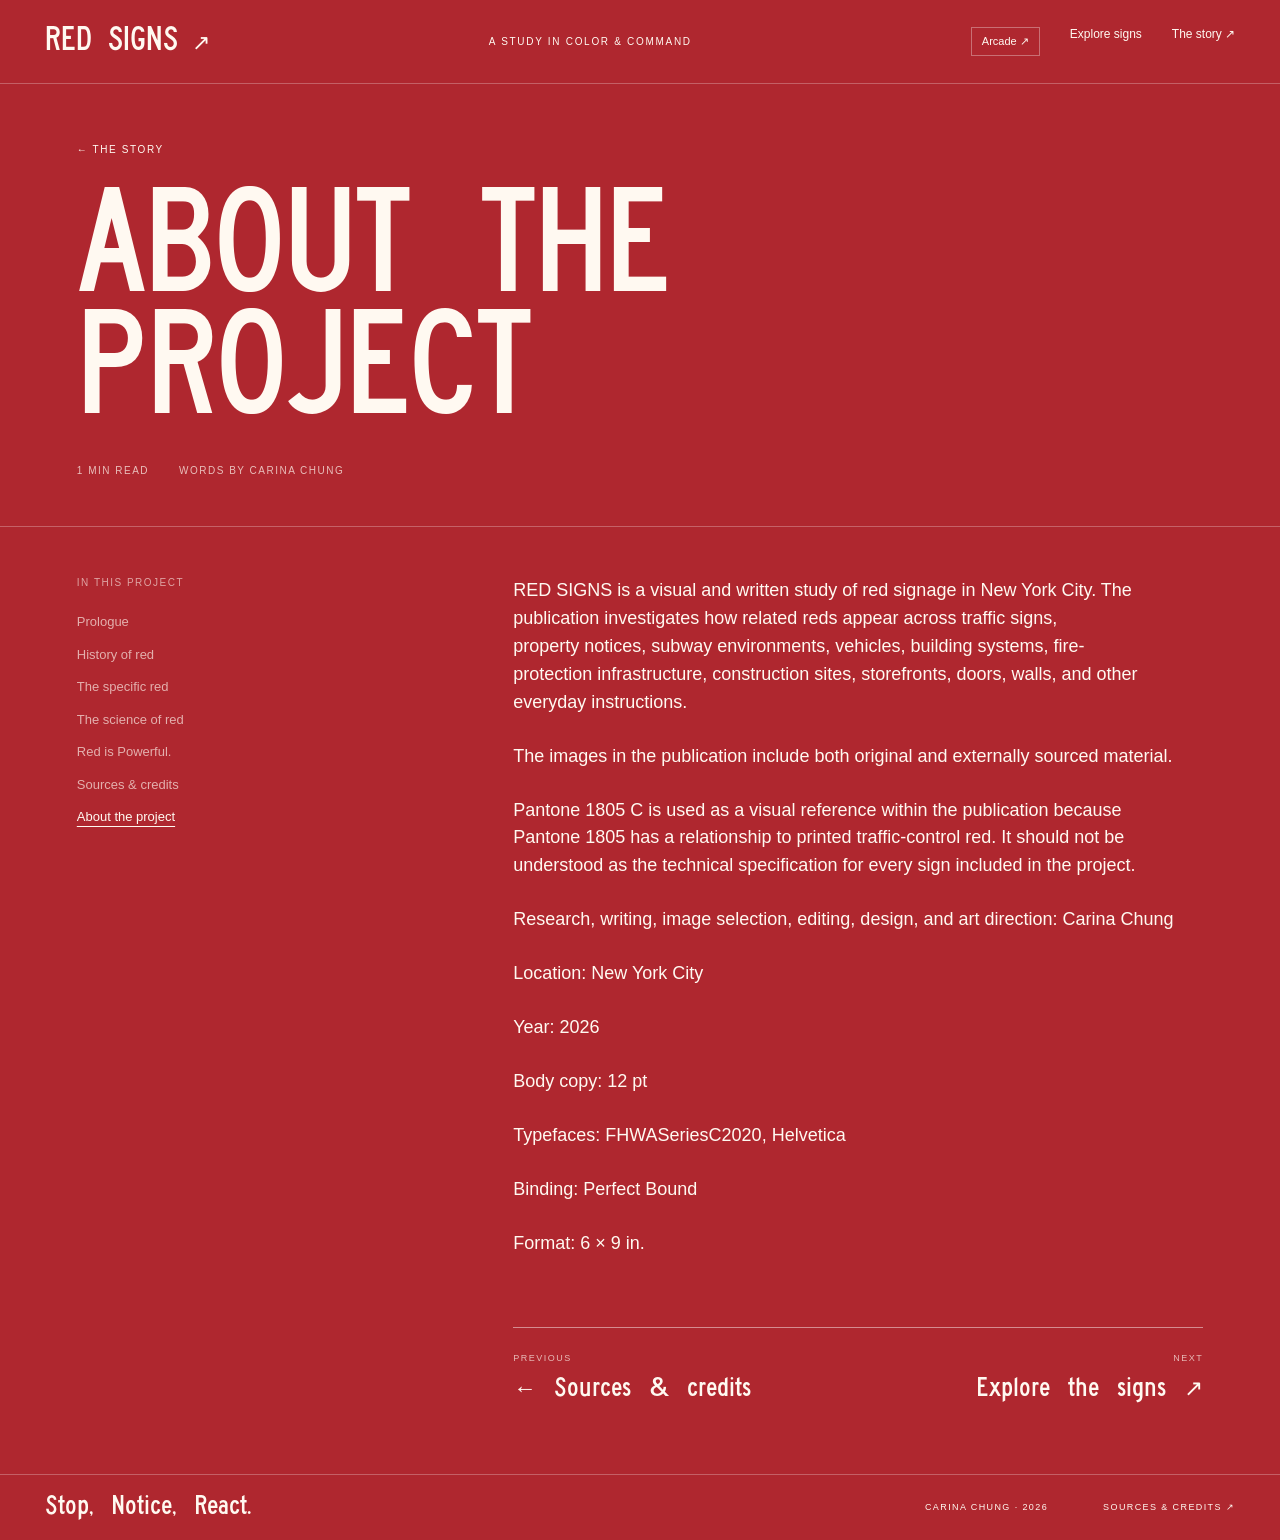
==== about.html @ 2074559e "Create RED SIGNS website with sign collection, story pages, and arcade" ====
<!doctype html>
<html lang="en">
  <head>
    <meta charset="utf-8" />
    <meta name="viewport" content="width=device-width,initial-scale=1" />
    <meta name="theme-color" content="#af272f" />
    <title>About the project — RED SIGNS</title>
    <meta
      name="description"
      content="A chapter from RED SIGNS by Carina Chung: About the project."
    />
    <link rel="stylesheet" href="style.css" />
  </head>
  <body class="story-page">
    <header>
      <a class="brand" href="index.html"
        >RED SIGNS<span class="brand-mark" aria-hidden="true">↗</span></a
      ><span class="site-note">A STUDY IN COLOR & COMMAND</span>
      <nav class="story-topnav" aria-label="Main navigation">
        <a class="arcade-link" href="arcade.html">Arcade ↗</a><a href="index.html">Explore signs</a
        ><a href="contents.html">The story ↗</a>
      </nav>
    </header>
    <div class="story-hero">
      <a class="story-back" href="contents.html">← THE STORY</a>
      <h1>About the project</h1>
      <p class="reading-meta">1 MIN READ <span>WORDS BY CARINA CHUNG</span></p>
    </div>
    <main class="article-main">
      <aside class="chapter-sidebar">
        <p>IN THIS PROJECT</p>
        <nav aria-label="Story chapters">
          <a href="prologue.html">Prologue</a><a href="history.html">History of red</a
          ><a href="the-specific-red.html">The specific red</a
          ><a href="science.html">The science of red</a
          ><a href="red-is-powerful.html">Red is Powerful.</a
          ><a href="sources.html">Sources &amp; credits</a
          ><a href="about.html" aria-current="page">About the project</a>
        </nav>
      </aside>
      <article class="article-body" aria-label="About the project">
        <p>
          RED SIGNS is a visual and written study of red signage in New York City. The publication
          investigates how related reds appear across traffic signs, property notices, subway
          environments, vehicles, building systems, fire-protection infrastructure, construction
          sites, storefronts, doors, walls, and other everyday instructions.
        </p>
        <p>The images in the publication include both original and externally sourced material.</p>
        <p>
          Pantone 1805 C is used as a visual reference within the publication because Pantone 1805
          has a relationship to printed traffic-control red. It should not be understood as the
          technical specification for every sign included in the project.
        </p>
        <p>Research, writing, image selection, editing, design, and art direction: Carina Chung</p>
        <p>Location: New York City</p>
        <p>Year: 2026</p>
        <p>Body copy: 12 pt</p>
        <p>Typefaces: FHWASeriesC2020, Helvetica</p>
        <p>Binding: Perfect Bound</p>
        <p>Format: 6 × 9 in.</p>
        <nav class="chapter-next" aria-label="Next and previous chapters">
          <a href="sources.html"><small>PREVIOUS</small><span>← Sources &amp; credits</span></a
          ><a href="index.html"><small>NEXT</small><span>Explore the signs ↗</span></a>
        </nav>
      </article>
    </main>
    <footer>
      <span class="footer-statement">Stop, Notice, React.</span
      ><span class="credit">CARINA CHUNG · 2026</span
      ><a href="sources.html">SOURCES & CREDITS ↗</a>
    </footer>
  </body>
</html>
---- style.css ----
@font-face {
  font-family: Highway;
  src: url("fonts/FHWA-C-plus0.otf") format("opentype");
  font-weight: 400;
  font-display: swap;
}
@font-face {
  font-family: HighwayNarrow;
  src: url("fonts/FHWA-C-minus30.otf") format("opentype");
  font-weight: 400;
  font-display: swap;
}
* {
  box-sizing: border-box;
}
:root {
  --red: #af272f;
  --white: #fff9f1;
  --sign-size: clamp(300px, 31vw, 470px);
  --pole-height: clamp(400px, 43vw, 590px);
}
body {
  margin: 0;
  background: var(--red);
  color: var(--white);
  font-family: Helvetica, Arial, sans-serif;
}
button,
a {
  -webkit-tap-highlight-color: transparent;
}
a {
  color: inherit;
  text-decoration: none;
}
button {
  font: inherit;
  color: inherit;
  cursor: pointer;
}
header {
  position: relative;
  z-index: 2;
  display: flex;
  justify-content: space-between;
  align-items: center;
  gap: 24px;
  padding: 27px 3.5%;
  border-bottom: 1px solid #fff4;
}
.brand {
  font-family: HighwayNarrow, sans-serif;
  font-size: 29px;
  line-height: 1;
  white-space: nowrap;
}
.brand-mark {
  font-family: Arial;
  font-size: 22px;
  margin-left: 14px;
}
.site-note {
  font-size: 10px;
  letter-spacing: 1.7px;
}
.header-actions {
  display: flex;
  gap: 26px;
  align-items: center;
}
.header-actions button {
  background: none;
  border: 0;
  padding: 8px 0;
  font-size: 12px;
}
.header-actions button span {
  margin-left: 9px;
}
main {
  position: relative;
  isolation: isolate;
  display: grid;
  grid-template-columns: minmax(0, 56fr) minmax(0, 44fr);
  align-items: center;
  min-height: 690px;
  height: calc(100svh - 155px);
  max-height: 1000px;
  padding: 15px 5% 28px 3%;
  overflow: hidden;
  background: radial-gradient(ellipse at 30% 40%, #ed5a491e, transparent 60%);
}
.backdrop-type {
  position: absolute;
  z-index: -1;
  top: 2%;
  left: 1.4%;
  width: 98%;
  font-family: HighwayNarrow, sans-serif;
  font-size: 22vw;
  line-height: 1;
  white-space: nowrap;
  color: transparent;
  -webkit-text-stroke: 1px #fff2;
  pointer-events: none;
  user-select: none;
  letter-spacing: -0.035em;
}
.sign-area {
  position: relative;
  min-width: 0;
  align-self: stretch;
  display: flex;
  flex-direction: column;
  align-items: center;
  justify-content: center;
}
.stage {
  position: relative;
  width: 100%;
  height: calc(var(--pole-height) + 55px);
  perspective: 1600px;
}
.sign-object {
  position: absolute;
  bottom: 24px;
  left: 50%;
  width: var(--sign-size);
  height: var(--pole-height);
  margin-left: calc(var(--sign-size) / -2);
  transform-origin: 50% 100%;
  transform-style: preserve-3d;
  border: 0;
  background: none;
  padding: 0;
  cursor: pointer;
  will-change: transform;
}
.sign-object img {
  position: absolute;
  top: 0;
  left: 0;
  width: 100%;
  height: var(--sign-size);
  object-fit: contain;
  transform: translateZ(5px);
  filter: drop-shadow(7px 12px 4px #47070c50);
  user-select: none;
  backface-visibility: hidden;
  will-change: opacity;
}
.pole {
  position: absolute;
  left: calc(50% - 10px);
  bottom: 0;
  width: 20px;
  height: 78%;
  background: linear-gradient(90deg, #5e5e5a, #cacbc3 32%, #eeeeea 44%, #979992 68%, #565952);
  box-shadow: 4px 0 2px #47070c40;
}
.pole:after {
  content: "";
  position: absolute;
  inset: 0;
  background: radial-gradient(ellipse, #3e423c 0 2px, transparent 3px) center/20px 29px;
}
.ground-shadow {
  position: absolute;
  bottom: 12px;
  left: 50%;
  width: 230px;
  height: 17px;
  transform: translateX(-50%);
  border-radius: 50%;
  background: #50051075;
  filter: blur(12px);
  transition:
    width 0.5s,
    opacity 0.5s;
}
.is-hit .ground-shadow {
  width: 350px;
  opacity: 0.5;
}
.hint {
  display: flex;
  align-items: center;
  gap: 14px;
  font-size: 10px;
  letter-spacing: 1.2px;
  line-height: 1.5;
  margin: 8px 0 0;
}
.hit-icon {
  display: grid;
  place-items: center;
  border: 1px solid #fff8;
  border-radius: 50%;
  width: 44px;
  height: 44px;
  font-size: 26px;
  transition: transform 0.3s;
}
.sign-area:hover .hit-icon {
  transform: rotate(45deg);
}
.info {
  min-width: 0;
  position: relative;
  z-index: 1;
  padding: 20px 0 20px 4%;
  max-width: 630px;
}
.index-row {
  display: flex;
  align-items: center;
  justify-content: space-between;
  font-size: 10px;
  letter-spacing: 1.5px;
  padding-bottom: 18px;
  border-bottom: 1px solid #fff6;
  margin-bottom: 38px;
}
#counter {
  font-family: Highway, sans-serif;
  font-size: 19px;
  letter-spacing: 0;
  white-space: nowrap;
}
.eyebrow {
  display: flex;
  gap: 22px;
  font-size: 11px;
  letter-spacing: 1px;
  margin: 0 0 17px;
  color: #ffffffb8;
}
h1 {
  font-family: HighwayNarrow, sans-serif;
  font-size: clamp(64px, 8vw, 124px);
  font-weight: 400;
  line-height: 0.98;
  text-transform: uppercase;
  letter-spacing: -0.015em;
  margin: 0 0 26px;
  text-wrap: balance;
  overflow-wrap: normal;
}
#description {
  font-size: 15px;
  line-height: 1.45;
  max-width: 360px;
  margin: 0;
  color: #fff9f1dd;
  text-wrap: pretty;
}
#textContent {
  transition:
    opacity 0.22s,
    transform 0.22s;
}
.changing #textContent {
  opacity: 0;
  transform: translateY(10px);
}
.next {
  display: flex;
  align-items: center;
  justify-content: space-between;
  width: 100%;
  padding: 24px 0 20px;
  margin-top: 30px;
  border: 0;
  border-bottom: 2px solid var(--white);
  background: none;
  text-align: left;
  font-family: Highway, sans-serif;
  font-size: 28px;
}
.next-arrow {
  font-family: Helvetica;
  font-size: 43px;
  transition: transform 0.25s;
}
.next:hover .next-arrow {
  transform: translate(5px, -5px);
}
.next:disabled {
  cursor: wait;
}
.progress {
  height: 3px;
  background: #fff3;
  margin-top: 18px;
}
.progress span {
  display: block;
  height: 100%;
  width: 5.263%;
  background: var(--white);
  transition: width 0.45s;
}
footer {
  display: flex;
  align-items: center;
  justify-content: space-between;
  gap: 20px;
  position: relative;
  border-top: 1px solid #fff4;
  padding: 20px 3.5%;
  font-size: 9px;
  letter-spacing: 1.4px;
}
.footer-statement {
  font-family: Highway, sans-serif;
  font-size: 23px;
  letter-spacing: 0;
}
.credit {
  margin-left: auto;
  margin-right: 35px;
}
button:focus-visible,
a:focus-visible {
  outline: 2px solid currentColor;
  outline-offset: 7px;
}
dialog {
  width: min(1120px, 94vw);
  max-height: 90svh;
  padding: 32px;
  background: var(--white);
  color: var(--red);
  border: 0;
}
dialog::backdrop {
  background: #200409bb;
  backdrop-filter: blur(10px);
}
.archive-top {
  display: flex;
  align-items: center;
  justify-content: space-between;
  gap: 20px;
  margin-bottom: 30px;
}
.archive-top h2 {
  font-family: HighwayNarrow, sans-serif;
  font-weight: 400;
  font-size: 48px;
  margin: 0;
}
.archive-top button {
  border: 1px solid var(--red);
  background: transparent;
  padding: 10px 15px;
}
#archiveGrid {
  display: grid;
  grid-template-columns: repeat(4, minmax(0, 1fr));
  gap: 20px;
}
.archive-card {
  display: flex;
  flex-direction: column;
  align-items: center;
  justify-content: space-between;
  gap: 18px;
  background: transparent;
  border: 1px solid #af272f30;
  padding: 20px 12px;
  font-size: 12px;
  text-align: center;
  transition:
    background 0.2s,
    transform 0.2s;
}
.archive-card img {
  height: 120px;
  width: 100%;
  object-fit: contain;
}
.archive-card:hover {
  background: #af272f0e;
  transform: translateY(-3px);
}
.archive-card[aria-current="true"] {
  border: 2px solid var(--red);
}
@media (min-width: 1700px) {
  .backdrop-type {
    font-size: 365px;
  }
  main {
    padding-left: calc((100vw - 1600px) / 2);
    padding-right: calc((100vw - 1600px) / 2);
  }
}
@media (max-width: 1000px) {
  :root {
    --sign-size: clamp(290px, 34vw, 390px);
    --pole-height: 450px;
  }
  main {
    min-height: 620px;
    padding-right: 4%;
  }
  .info {
    padding-left: 3%;
  }
  h1 {
    font-size: clamp(64px, 8vw, 86px);
  }
  .site-note {
    display: none;
  }
  .index-row {
    margin-bottom: 27px;
  }
  .next {
    margin-top: 22px;
  }
  #description {
    font-size: 14px;
  }
}
@media (max-width: 680px) {
  :root {
    --sign-size: 290px;
    --pole-height: 380px;
  }
  header {
    padding: 20px 5%;
    gap: 15px;
  }
  .brand {
    font-size: 23px;
  }
  .brand-mark {
    display: none;
  }
  .header-actions {
    gap: 18px;
  }
  .header-actions button {
    font-size: 11px;
  }
  main {
    height: auto;
    max-height: none;
    min-height: 0;
    grid-template-columns: minmax(0, 1fr);
    padding: 20px 6% 38px;
    gap: 27px;
  }
  .backdrop-type {
    top: 25px;
    font-size: 23vw;
  }
  .stage {
    height: 410px;
    perspective: 1100px;
  }
  .pole {
    width: 16px;
    left: calc(50% - 8px);
  }
  .hint {
    font-size: 9px;
  }
  .info {
    padding: 0;
    max-width: none;
  }
  .index-row {
    margin-bottom: 25px;
  }
  h1 {
    font-size: 76px;
    line-height: 1;
  }
  .eyebrow {
    font-size: 10px;
  }
  #description {
    font-size: 15px;
    max-width: 400px;
  }
  .next {
    font-size: 24px;
    padding: 16px 0;
    margin-top: 22px;
  }
  .next-arrow {
    font-size: 35px;
  }
  footer {
    flex-wrap: wrap;
    padding: 20px 6%;
    gap: 15px;
  }
  .footer-statement {
    width: 100%;
    font-size: 26px;
  }
  .credit {
    margin: 0 auto 0 0;
  }
  dialog {
    padding: 20px;
  }
  #archiveGrid {
    grid-template-columns: repeat(2, minmax(0, 1fr));
    gap: 12px;
  }
  .archive-card img {
    height: 100px;
  }
  .archive-top h2 {
    font-size: 34px;
  }
}
@media (max-width: 360px) {
  h1 {
    font-size: 66px;
  }
  :root {
    --sign-size: 260px;
  }
}
@media (prefers-reduced-motion: reduce) {
  *,
  *:before,
  *:after {
    transition: none !important;
    animation: none !important;
  }
  .sign-object,
  .sign-object img {
    will-change: auto;
  }
}

@media (min-width: 681px) {
  main {
    height: auto;
    min-height: max(690px, calc(100svh - 155px));
    max-height: none;
  }
}

#textContent {
  transition:
    opacity 0.115s ease-out,
    transform 0.115s ease-out;
}
.changing #textContent {
  transform: translateY(7px);
}

.archive-card[hidden] {
  display: none;
}
.archive-card small {
  font-family: Highway, sans-serif;
  font-size: 14px;
  opacity: 0.8;
}
.archive-card span {
  line-height: 1.35;
}
.archive-search {
  display: flex;
  align-items: center;
  gap: 20px;
  margin-bottom: 25px;
  font-size: 12px;
}
.archive-search input {
  min-width: 0;
  flex: 1;
  border: 1px solid #af272f60;
  background: transparent;
  color: var(--red);
  font: inherit;
  font-size: 14px;
  padding: 13px;
}
.archive-search input:focus-visible {
  outline: 2px solid var(--red);
  outline-offset: 2px;
}
h1[data-length="medium"] {
  font-size: clamp(48px, 5.3vw, 82px);
}
h1[data-length="long"] {
  font-size: clamp(38px, 4.3vw, 64px);
  overflow-wrap: anywhere;
}
@media (max-width: 680px) {
  .archive-search {
    flex-wrap: wrap;
    gap: 10px;
  }
  .archive-search label {
    width: 100%;
  }
  .archive-search input {
    flex-basis: 65%;
  }
  h1[data-length="medium"] {
    font-size: 58px;
  }
  h1[data-length="long"] {
    font-size: 43px;
  }
}

/* Written chapters use web reading layouts within the RED SIGNS identity. */
.mobile-story-link {
  display: none;
}
.stories-link {
  border-bottom: 1px solid #fff7;
  padding-bottom: 5px;
}
.story-topnav {
  display: flex;
  gap: 30px;
  font-size: 12px;
}
.story-hero {
  padding: 55px 6% 50px;
  max-width: 1600px;
  margin: auto;
}
.story-back {
  font-size: 10px;
  letter-spacing: 1.6px;
}
.story-hero h1 {
  font-size: clamp(70px, 10vw, 155px);
  max-width: 1100px;
  margin: 35px 0 30px;
  line-height: 0.95;
}
.reading-meta {
  display: flex;
  gap: 30px;
  font-size: 10px;
  letter-spacing: 1.5px;
  color: #fff9f1b8;
  margin: 0;
}
.story-page .article-main {
  display: grid;
  grid-template-columns: 240px minmax(0, 690px);
  justify-content: space-between;
  align-items: start;
  gap: 65px;
  max-width: 1300px;
  margin: 0 auto;
  padding: 50px 6% 70px;
  min-height: 0;
  height: auto;
  overflow: visible;
  background: none;
  border-top: 1px solid #fff4;
}
.chapter-sidebar {
  position: sticky;
  top: 30px;
}
.chapter-sidebar > p {
  font-size: 10px;
  letter-spacing: 1.5px;
  color: #fff9f199;
  margin: 0 0 25px;
}
.chapter-sidebar nav {
  display: flex;
  flex-direction: column;
  gap: 15px;
  font-size: 13px;
  line-height: 1.35;
}
.chapter-sidebar a {
  opacity: 0.65;
}
.chapter-sidebar a[aria-current="page"] {
  opacity: 1;
  text-decoration: underline;
  text-underline-offset: 5px;
}
.chapter-sidebar a:hover {
  opacity: 1;
}
.article-body {
  min-width: 0;
}
.article-body > p {
  font-size: 18px;
  line-height: 1.55;
  margin: 0 0 26px;
  text-wrap: pretty;
  max-width: 680px;
}
.article-body blockquote {
  margin: 42px 0;
  padding: 25px 0;
  border-top: 2px solid var(--white);
  border-bottom: 2px solid var(--white);
  font-family: Highway, sans-serif;
  font-size: clamp(27px, 3vw, 40px);
  line-height: 1.15;
  text-wrap: balance;
}
.article-body .reference {
  font-size: 15px;
  line-height: 1.5;
  padding-bottom: 20px;
  margin-bottom: 20px;
  border-bottom: 1px solid #fff3;
}
.chapter-next {
  display: grid;
  grid-template-columns: minmax(0, 1fr) minmax(0, 1fr);
  gap: 25px;
  margin-top: 70px;
  border-top: 1px solid #fff7;
  padding-top: 25px;
}
.chapter-next a {
  display: flex;
  flex-direction: column;
  gap: 14px;
}
.chapter-next small {
  font-size: 9px;
  letter-spacing: 1.5px;
  opacity: 0.7;
}
.chapter-next span {
  font-family: Highway, sans-serif;
  font-size: 23px;
  line-height: 1.15;
}
.chapter-next a:last-child {
  text-align: right;
}
.story-page .contents-main {
  display: block;
  min-height: 0;
  height: auto;
  max-width: 1500px;
  margin: auto;
  padding: 65px 6% 75px;
  background: none;
  overflow: visible;
}
.contents-kicker {
  font-size: 10px;
  letter-spacing: 1.6px;
  margin: 0 0 35px;
}
.contents-main h1 {
  font-size: clamp(68px, 9vw, 138px);
  line-height: 1;
  max-width: 1150px;
  margin: 0 0 65px;
  text-transform: none;
}
.contents-layout {
  display: grid;
  grid-template-columns: minmax(0, 1fr) minmax(0, 1.7fr);
  gap: 90px;
}
.contents-intro {
  font-size: 18px;
  line-height: 1.45;
  max-width: 320px;
  margin: 0;
}
.chapter-list {
  display: flex;
  flex-direction: column;
}
.chapter-list a {
  display: flex;
  align-items: center;
  justify-content: space-between;
  gap: 20px;
  border-top: 1px solid #fff6;
  padding: 21px 0;
  font-family: Highway, sans-serif;
  font-size: clamp(25px, 3vw, 42px);
  line-height: 1.1;
}
.chapter-list a:last-child {
  border-bottom: 1px solid #fff6;
}
.chapter-list a span {
  font-family: Helvetica, sans-serif;
  transition: transform 0.2s;
}
.chapter-list a:hover span {
  transform: translate(5px, -5px);
}
.return-signs {
  display: inline-block;
  font-size: 13px;
  border-bottom: 1px solid white;
  padding-bottom: 8px;
  margin-top: 60px;
}
.story-page footer {
  margin-top: 0;
}
@media (max-width: 1000px) {
  .mobile-story-link {
    display: inline;
    font-size: 12px;
  }
  .story-page .article-main {
    grid-template-columns: 170px minmax(0, 1fr);
    gap: 35px;
  }
  .contents-layout {
    gap: 45px;
  }
}
@media (max-width: 680px) {
  header .header-actions {
    gap: 13px;
  }
  .mobile-story-link {
    font-size: 11px;
  }
  .story-topnav {
    gap: 18px;
    font-size: 11px;
  }
  .story-hero {
    padding: 40px 6% 35px;
  }
  .story-hero h1 {
    font-size: 66px;
    margin-top: 28px;
    overflow-wrap: normal;
  }
  .reading-meta {
    gap: 15px;
    flex-wrap: wrap;
    font-size: 9px;
  }
  .story-page .article-main {
    display: block;
    padding: 30px 6% 50px;
  }
  .chapter-sidebar {
    display: none;
  }
  .article-body > p {
    font-size: 17px;
    line-height: 1.55;
  }
  .article-body blockquote {
    font-size: 29px;
    margin: 35px 0;
  }
  .chapter-next {
    gap: 20px;
    margin-top: 50px;
  }
  .chapter-next span {
    font-size: 21px;
  }
  .story-page .contents-main {
    padding: 40px 6% 50px;
  }
  .contents-main h1 {
    font-size: 64px;
    margin-bottom: 35px;
    overflow-wrap: normal;
  }
  .contents-layout {
    grid-template-columns: minmax(0, 1fr);
    gap: 35px;
  }
  .contents-intro {
    font-size: 17px;
    max-width: 350px;
  }
  .chapter-list a {
    font-size: 30px;
    padding: 20px 0;
  }
  .return-signs {
    margin-top: 35px;
  }
}
@media (max-width: 360px) {
  .brand {
    font-size: 20px;
  }
  header .header-actions {
    gap: 10px;
  }
  .header-actions button,
  .mobile-story-link {
    font-size: 10px;
  }
  .story-hero h1,
  .contents-main h1 {
    font-size: 57px;
  }
}

.arcade-link {
  font-size: 11px;
  border: 1px solid #fff5;
  padding: 7px 10px;
  white-space: nowrap;
}
@media (max-width: 680px) {
  header .header-actions {
    gap: 10px;
    flex-wrap: wrap;
    justify-content: flex-end;
  }
  header .header-actions .arcade-link {
    font-size: 10px;
    padding: 5px 7px;
  }
  .story-topnav {
    gap: 12px;
    align-items: center;
  }
  .story-topnav .arcade-link {
    font-size: 10px;
    padding: 5px 7px;
  }
}

@media (max-width: 680px) {
  header .story-topnav {
    flex-wrap: wrap;
    justify-content: flex-end;
    min-width: 0;
    gap: 8px;
  }
  header .header-actions {
    min-width: 0;
  }
}
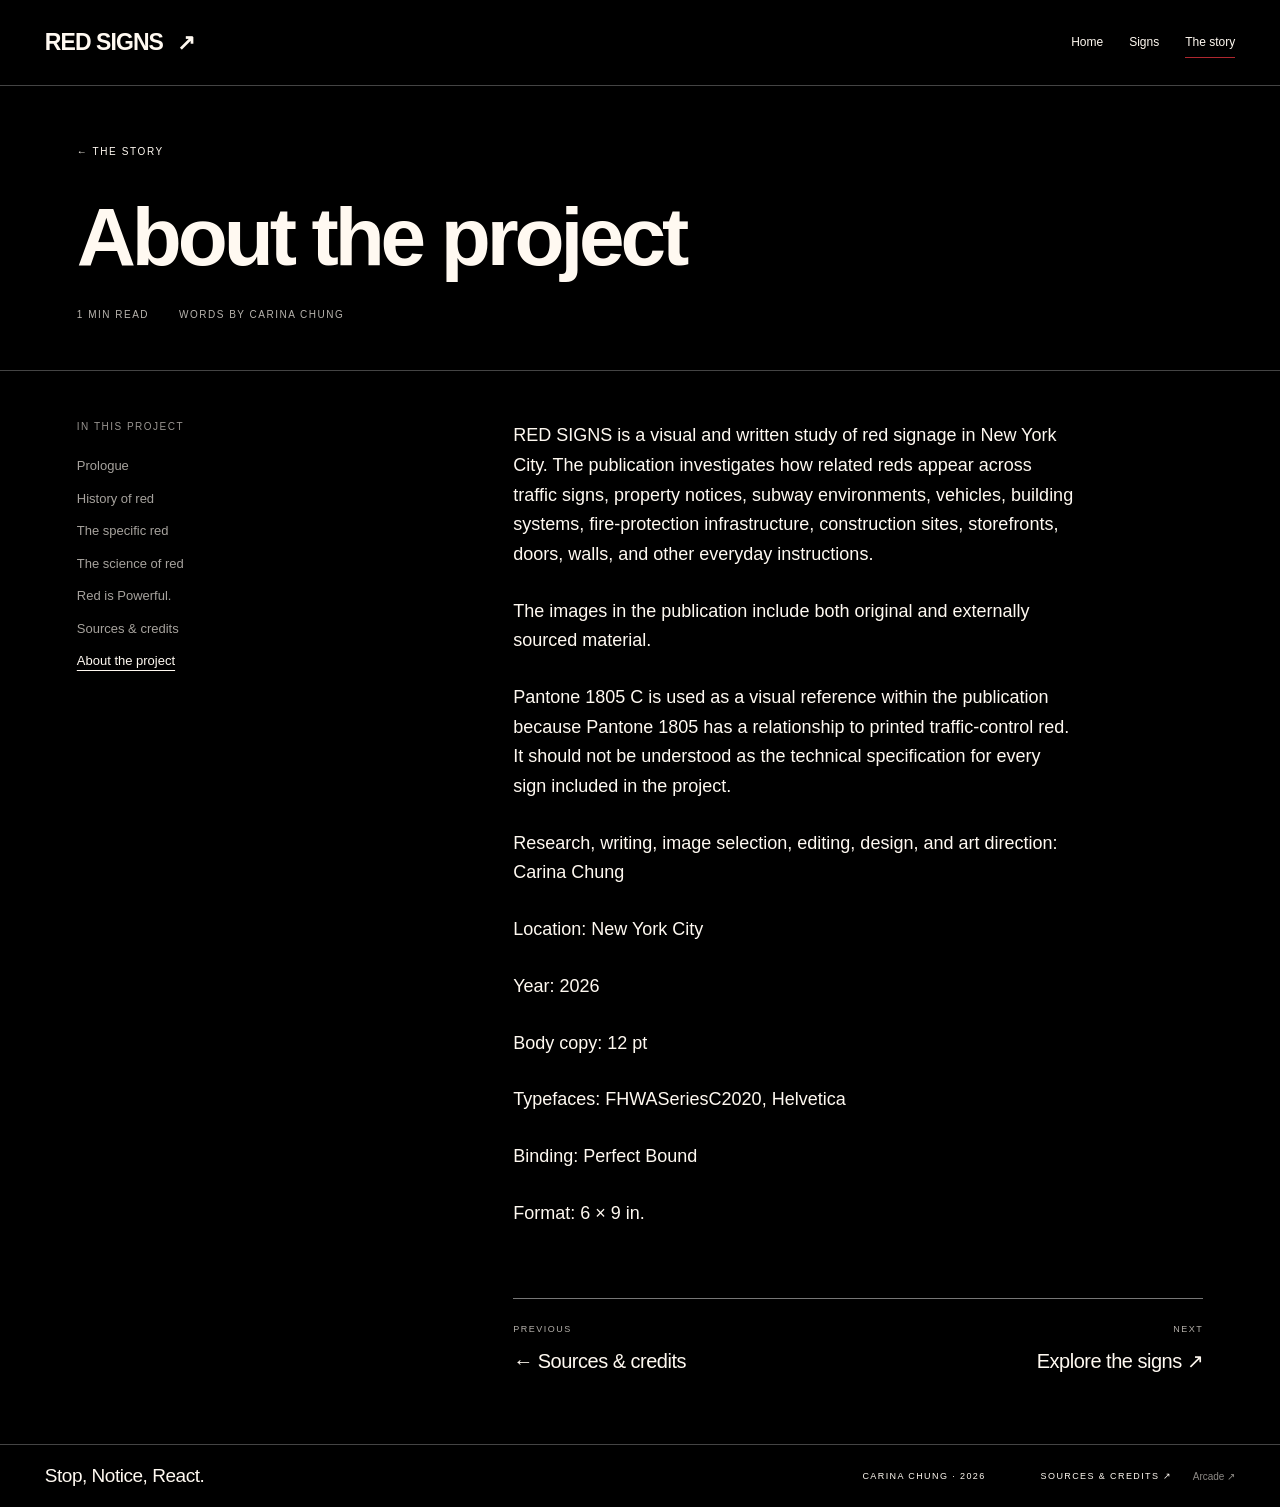
==== commit 61b30353: "Connect RED SIGNS home, stories, and interactive collection" ====
--- a/about.html
+++ b/about.html
@@ -3,7 +3,7 @@
   <head>
     <meta charset="utf-8" />
     <meta name="viewport" content="width=device-width,initial-scale=1" />
-    <meta name="theme-color" content="#af272f" />
+    <meta name="theme-color" content="#000000" />
     <title>About the project — RED SIGNS</title>
     <meta
       name="description"
@@ -12,15 +12,7 @@
     <link rel="stylesheet" href="style.css" />
   </head>
   <body class="story-page">
-    <header>
-      <a class="brand" href="index.html"
-        >RED SIGNS<span class="brand-mark" aria-hidden="true">↗</span></a
-      ><span class="site-note">A STUDY IN COLOR & COMMAND</span>
-      <nav class="story-topnav" aria-label="Main navigation">
-        <a class="arcade-link" href="arcade.html">Arcade ↗</a><a href="index.html">Explore signs</a
-        ><a href="contents.html">The story ↗</a>
-      </nav>
-    </header>
+    <header><a class="brand" href="index.html">RED SIGNS<span class="brand-mark" aria-hidden="true">↗</span></a><nav class="site-nav" aria-label="Main navigation"><a href="index.html">Home</a><a href="signs.html">Signs</a><a href="contents.html" aria-current="page">The story</a></nav></header>
     <div class="story-hero">
       <a class="story-back" href="contents.html">← THE STORY</a>
       <h1>About the project</h1>
@@ -60,7 +52,7 @@
         <p>Format: 6 × 9 in.</p>
         <nav class="chapter-next" aria-label="Next and previous chapters">
           <a href="sources.html"><small>PREVIOUS</small><span>← Sources &amp; credits</span></a
-          ><a href="index.html"><small>NEXT</small><span>Explore the signs ↗</span></a>
+          ><a href="signs.html"><small>NEXT</small><span>Explore the signs ↗</span></a>
         </nav>
       </article>
     </main>
@@ -68,6 +60,6 @@
       <span class="footer-statement">Stop, Notice, React.</span
       ><span class="credit">CARINA CHUNG · 2026</span
       ><a href="sources.html">SOURCES & CREDITS ↗</a>
-    </footer>
+    <a class="arcade-corner" href="arcade.html" title="A little arcade detour">Arcade ↗</a></footer>
   </body>
 </html>
--- a/style.css
+++ b/style.css
@@ -1,15 +1,3 @@
-@font-face {
-  font-family: Highway;
-  src: url("fonts/FHWA-C-plus0.otf") format("opentype");
-  font-weight: 400;
-  font-display: swap;
-}
-@font-face {
-  font-family: HighwayNarrow;
-  src: url("fonts/FHWA-C-minus30.otf") format("opentype");
-  font-weight: 400;
-  font-display: swap;
-}
 * {
   box-sizing: border-box;
 }
@@ -21,7 +9,7 @@
 }
 body {
   margin: 0;
-  background: var(--red);
+  background: #000;
   color: var(--white);
   font-family: Helvetica, Arial, sans-serif;
 }
@@ -49,7 +37,7 @@
   border-bottom: 1px solid #fff4;
 }
 .brand {
-  font-family: HighwayNarrow, sans-serif;
+  font-family: Helvetica, Arial, sans-serif;
   font-size: 29px;
   line-height: 1;
   white-space: nowrap;
@@ -88,7 +76,7 @@
   max-height: 1000px;
   padding: 15px 5% 28px 3%;
   overflow: hidden;
-  background: radial-gradient(ellipse at 30% 40%, #ed5a491e, transparent 60%);
+  background: none;
 }
 .backdrop-type {
   position: absolute;
@@ -96,7 +84,7 @@
   top: 2%;
   left: 1.4%;
   width: 98%;
-  font-family: HighwayNarrow, sans-serif;
+  font-family: Helvetica, Arial, sans-serif;
   font-size: 22vw;
   line-height: 1;
   white-space: nowrap;
@@ -222,7 +210,7 @@
   margin-bottom: 38px;
 }
 #counter {
-  font-family: Highway, sans-serif;
+  font-family: Helvetica, Arial, sans-serif;
   font-size: 19px;
   letter-spacing: 0;
   white-space: nowrap;
@@ -236,7 +224,7 @@
   color: #ffffffb8;
 }
 h1 {
-  font-family: HighwayNarrow, sans-serif;
+  font-family: Helvetica, Arial, sans-serif;
   font-size: clamp(64px, 8vw, 124px);
   font-weight: 400;
   line-height: 0.98;
@@ -274,7 +262,7 @@
   border-bottom: 2px solid var(--white);
   background: none;
   text-align: left;
-  font-family: Highway, sans-serif;
+  font-family: Helvetica, Arial, sans-serif;
   font-size: 28px;
 }
 .next-arrow {
@@ -312,7 +300,7 @@
   letter-spacing: 1.4px;
 }
 .footer-statement {
-  font-family: Highway, sans-serif;
+  font-family: Helvetica, Arial, sans-serif;
   font-size: 23px;
   letter-spacing: 0;
 }
@@ -345,7 +333,7 @@
   margin-bottom: 30px;
 }
 .archive-top h2 {
-  font-family: HighwayNarrow, sans-serif;
+  font-family: Helvetica, Arial, sans-serif;
   font-weight: 400;
   font-size: 48px;
   margin: 0;
@@ -562,7 +550,7 @@
   display: none;
 }
 .archive-card small {
-  font-family: Highway, sans-serif;
+  font-family: Helvetica, Arial, sans-serif;
   font-size: 14px;
   opacity: 0.8;
 }
@@ -710,7 +698,7 @@
   padding: 25px 0;
   border-top: 2px solid var(--white);
   border-bottom: 2px solid var(--white);
-  font-family: Highway, sans-serif;
+  font-family: Helvetica, Arial, sans-serif;
   font-size: clamp(27px, 3vw, 40px);
   line-height: 1.15;
   text-wrap: balance;
@@ -741,7 +729,7 @@
   opacity: 0.7;
 }
 .chapter-next span {
-  font-family: Highway, sans-serif;
+  font-family: Helvetica, Arial, sans-serif;
   font-size: 23px;
   line-height: 1.15;
 }
@@ -792,7 +780,7 @@
   gap: 20px;
   border-top: 1px solid #fff6;
   padding: 21px 0;
-  font-family: Highway, sans-serif;
+  font-family: Helvetica, Arial, sans-serif;
   font-size: clamp(25px, 3vw, 42px);
   line-height: 1.1;
 }
@@ -953,3 +941,216 @@
     min-width: 0;
   }
 }
+
+/* Helvetica hierarchy: the road sign remains the loudest voice. */
+body {
+  -webkit-font-smoothing: antialiased;
+}
+.brand {
+  font-size: 23px;
+  font-weight: 700;
+  letter-spacing: -0.04em;
+}
+.backdrop-type {
+  display: block;
+  font-weight: 700;
+  font-size: 17vw;
+  letter-spacing: -0.055em;
+  -webkit-text-stroke: 1px rgba(255, 249, 241, 0.16);
+}
+h1 {
+  font-weight: 700;
+  font-size: clamp(40px, 4.5vw, 68px);
+  line-height: 1.04;
+  letter-spacing: -0.045em;
+  text-transform: none;
+  margin-bottom: 24px;
+  overflow-wrap: anywhere;
+}
+h1[data-length="medium"] {
+  font-size: clamp(34px, 3.8vw, 56px);
+}
+h1[data-length="long"] {
+  font-size: clamp(29px, 3.1vw, 46px);
+}
+#description {
+  max-width: 38ch;
+  font-size: 16px;
+  line-height: 1.65;
+}
+.eyebrow {
+  line-height: 1.5;
+  letter-spacing: 0.1em;
+}
+#counter {
+  font-size: 14px;
+  font-variant-numeric: tabular-nums;
+}
+.next {
+  font-size: 18px;
+  font-weight: 500;
+  letter-spacing: -0.02em;
+  border-bottom-width: 1px;
+}
+.next-arrow { font-size: 32px; }
+.footer-statement { font-size: 19px; letter-spacing: -0.025em; }
+.progress span { background: var(--red); }
+.archive-top h2 { font-size: clamp(28px, 4vw, 42px); font-weight: 700; letter-spacing: -0.04em; }
+.archive-card small { font-size: 12px; }
+.story-hero h1,
+.contents-main h1 {
+  font-size: clamp(42px, 6.4vw, 94px);
+  line-height: 1.04;
+  letter-spacing: -0.05em;
+  max-width: 16ch;
+}
+.article-body > p {
+  max-width: 60ch;
+  font-size: 18px;
+  line-height: 1.75;
+  margin-bottom: 1.5em;
+}
+.article-body blockquote {
+  font-size: clamp(24px, 2.5vw, 34px);
+  font-weight: 500;
+  line-height: 1.3;
+  letter-spacing: -0.025em;
+}
+.chapter-list a {
+  font-size: clamp(22px, 2.5vw, 34px);
+  line-height: 1.2;
+  letter-spacing: -0.03em;
+  font-weight: 500;
+}
+.chapter-next span { font-size: 20px; line-height: 1.3; letter-spacing: -0.025em; }
+.contents-intro { line-height: 1.65; }
+@media (max-width: 680px) {
+  .brand { font-size: 21px; }
+  h1 { font-size: clamp(36px, 10vw, 52px); }
+  h1[data-length="medium"] { font-size: clamp(32px, 8.8vw, 44px); }
+  h1[data-length="long"] { font-size: clamp(28px, 7.5vw, 38px); }
+  .story-hero h1, .contents-main h1 { font-size: clamp(38px, 10vw, 60px); }
+  .article-body > p { font-size: 17px; line-height: 1.7; }
+  .chapter-list a { font-size: 25px; }
+  .article-body blockquote { font-size: 25px; }
+  .footer-statement { font-size: 19px; }
+}
+
+/* Flush-left reading copy with natural word spacing and a steadier measure. */
+#description,
+.article-body > p,
+.contents-intro {
+  text-align: left;
+  word-spacing: normal;
+  letter-spacing: normal;
+  text-wrap: pretty;
+  hyphens: manual;
+}
+#description {
+  max-width: 34ch;
+  font-size: 16px;
+  line-height: 1.55;
+}
+.article-body > p {
+  max-width: 56ch;
+  line-height: 1.65;
+}
+.contents-intro {
+  max-width: 28ch;
+  line-height: 1.55;
+}
+@media (max-width: 680px) {
+  #description { max-width: 34ch; line-height: 1.55; }
+  .article-body > p { line-height: 1.6; }
+}
+
+/* Shared navigation and an understated arcade detour. */
+.site-nav { display: flex; align-items: center; gap: 26px; margin-left: auto; font-size: 12px; }
+.site-nav a { padding: 8px 0; border-bottom: 1px solid transparent; }
+.site-nav a[aria-current="page"] { border-color: var(--red); }
+.site-nav a:hover { color: #e86b72; }
+.collection-controls { display: flex; gap: 20px; }
+.collection-controls button { border: 0; background: none; padding: 8px 0; font-size: 12px; }
+.arcade-corner { font-size: 10px; letter-spacing: 0; opacity: .55; white-space: nowrap; }
+.arcade-corner:hover { opacity: 1; }
+.home-page .home-main { display: block; padding: 0; height: auto; min-height: 0; max-height: none; overflow: visible; }
+.home-hero { position: relative; max-width: 1600px; margin: auto; padding: 64px 6% 72px; display: grid; grid-template-columns: 1.2fr 1fr; column-gap: 9%; align-items: center; overflow: hidden; }
+.home-outline { position: absolute; z-index: -1; top: 20px; left: 3%; font-size: 17vw; font-weight: 700; white-space: nowrap; letter-spacing: -.055em; color: transparent; -webkit-text-stroke: 1px #fff2; pointer-events: none; }
+.home-kicker { font-size: 10px; line-height: 1.5; letter-spacing: .13em; margin: 0 0 36px; }
+.home-hero > .home-kicker { grid-column: 1/-1; }
+.home-hero h1 { font-size: clamp(64px, 9vw, 138px); letter-spacing: -.065em; line-height: .97; margin: 0 0 32px; }
+.home-hero h1 span { color: #d94650; }
+.home-intro { grid-column: 1; max-width: 36ch; }
+.home-intro p { font-size: 16px; line-height: 1.55; text-wrap: pretty; color: #fff9f1bd; margin: 0 0 20px; }
+.home-intro p:first-child { color: var(--white); font-size: 20px; letter-spacing: -.025em; }
+.home-cta { display: flex; justify-content: space-between; align-items: center; border-bottom: 1px solid #fff8; padding: 20px 0 15px; font-size: 17px; }
+.home-cta span { font-size: 30px; }
+.home-secondary { display: inline-block; margin-top: 22px; font-size: 13px; color: #fff9f1b8; }
+.home-sign { grid-column: 2; grid-row: 2/4; display: flex; align-items: center; flex-direction: column; gap: 40px; }
+.home-sign img { width: 100%; max-width: 420px; transition: transform .3s; }
+.home-sign:hover img { transform: rotate(-4deg); }
+.home-sign > span { font-size: 9px; letter-spacing: .12em; }
+.home-paths { padding: 50px 6% 64px; border-top: 1px solid #fff4; display: grid; grid-template-columns: repeat(2,minmax(0,1fr)); gap: 45px; max-width: 1600px; margin: auto; }
+.home-paths > .home-kicker { grid-column: 1/-1; margin: 0; }
+.home-paths > a { border-top: 1px solid #fff6; padding: 24px 0 10px; }
+.path-number { font-size: 10px; letter-spacing: .1em; color: #fff9f199; }
+.home-paths h2 { font-size: clamp(25px, 3vw, 38px); font-weight: 500; letter-spacing: -.04em; margin: 35px 0 18px; }
+.home-paths p { max-width: 34ch; font-size: 15px; line-height: 1.6; text-wrap: pretty; color: #fff9f1bd; }
+.path-arrow { display: block; margin-top: 28px; font-size: 28px; color: #d94650; }
+.home-paths a:hover h2 { color: #e86b72; }
+.home-closing { border-top: 1px solid #fff4; padding: 40px 6% 55px; display: flex; gap: 28px; align-items: center; flex-wrap: wrap; }
+.home-closing p { flex: 1; min-width: 240px; font-size: 20px; line-height: 1.4; letter-spacing: -.025em; }
+.home-closing a { font-size: 13px; border-bottom: 1px solid #fff5; padding-bottom: 8px; }
+/* The full collection belongs to the same black editorial surface. */
+dialog { background: #080808; color: var(--white); border: 1px solid #fff4; }
+dialog::backdrop { background: #000c; }
+.archive-top { border-bottom: 1px solid #fff4; padding-bottom: 25px; }
+.archive-top button { border-color: #fff6; }
+.archive-search input { color: var(--white); border-color: #fff5; }
+.archive-search input::placeholder { color: #fff8; }
+.archive-search input:focus-visible { outline-color: var(--white); }
+.archive-card { border: 0; border-top: 1px solid #fff4; text-align: left; align-items: stretch; padding: 24px 8px; }
+.archive-card img { height: 140px; margin-bottom: 8px; }
+.archive-card span { line-height: 1.5; font-size: 13px; }
+.archive-card:hover { background: #ffffff08; }
+.archive-card[aria-current="true"] { border: 0; border-top: 2px solid #d94650; background: #ffffff08; }
+@media (max-width: 900px) { header { flex-wrap: wrap; gap: 12px 24px; } .collection-controls { margin-left: auto; } .site-nav { gap: 20px; } }
+@media (max-width: 680px) {
+  .site-nav { gap: 18px; font-size: 11px; }
+  header .brand { font-size: 20px; }
+  .collection-controls { width: 100%; justify-content: flex-end; gap: 22px; }
+  .home-hero { grid-template-columns: 1fr; padding-top: 40px; gap: 0; }
+  .home-hero h1 { font-size: clamp(70px, 17vw, 110px); }
+  .home-sign { grid-row: auto; grid-column: 1; margin: 40px 0 0; gap: 24px; }
+  .home-sign img { width: 72%; max-width: 300px; }
+  .home-intro { max-width: 36ch; }
+  .home-paths { grid-template-columns: 1fr; gap: 24px; padding-top: 35px; }
+  .home-paths h2 { margin-top: 22px; font-size: 32px; }
+  .archive-card img { height: 110px; }
+  .home-closing { gap: 20px; }
+}
+
+/* Sign references connect the writing to the interactive collection. */
+.sign-reference {
+  text-decoration: underline;
+  text-decoration-color: #d9465080;
+  text-underline-offset: .2em;
+  text-decoration-thickness: 1px;
+}
+.sign-reference:hover { color: #ee7b83; text-decoration-color: currentColor; }
+
+.story-sign-panel { position: relative; display: grid; grid-template-columns: 130px minmax(0,1fr); gap: 28px; padding: 30px 0; margin: 4px 0 32px; border-top: 1px solid #fff4; border-bottom: 1px solid #fff4; }
+.story-sign-panel > img { width: 100%; height: 155px; object-fit: contain; }
+.story-sign-panel small { display: block; font-size: 10px; letter-spacing: .1em; color: #fff9f199; padding-right: 65px; }
+.story-sign-panel h2 { font-size: 23px; font-weight: 500; letter-spacing: -.025em; margin: 15px 0; }
+.story-sign-panel p { font-size: 15px; line-height: 1.55; text-wrap: pretty; max-width: 36ch; color: #fff9f1bd; }
+.story-sign-panel a { font-size: 12px; text-decoration: underline; text-underline-offset: 4px; }
+.story-sign-panel > button { position: absolute; top: 26px; right: 0; background: none; border: 0; font-size: 11px; padding: 4px; }
+@media (max-width: 480px) { .story-sign-panel { grid-template-columns: 85px minmax(0,1fr); gap: 18px; } .story-sign-panel > img { height: 115px; } .story-sign-panel h2 { font-size: 20px; } }
+
+.chapter-list .contents-signs { justify-content: flex-start; gap: 22px; padding: 24px 0; }
+.contents-signs > img { width: 64px; height: 72px; object-fit: contain; }
+.contents-signs .contents-signs-copy { display: flex; flex-direction: column; gap: 10px; flex: 1; transition: none; }
+.contents-signs-copy small { font-size: 9px; letter-spacing: .12em; font-weight: 400; color: #fff9f199; }
+.chapter-list .contents-signs:hover .contents-signs-copy { transform: none; }
+@media (max-width: 680px) { .contents-signs > img { width: 52px; height: 60px; } }
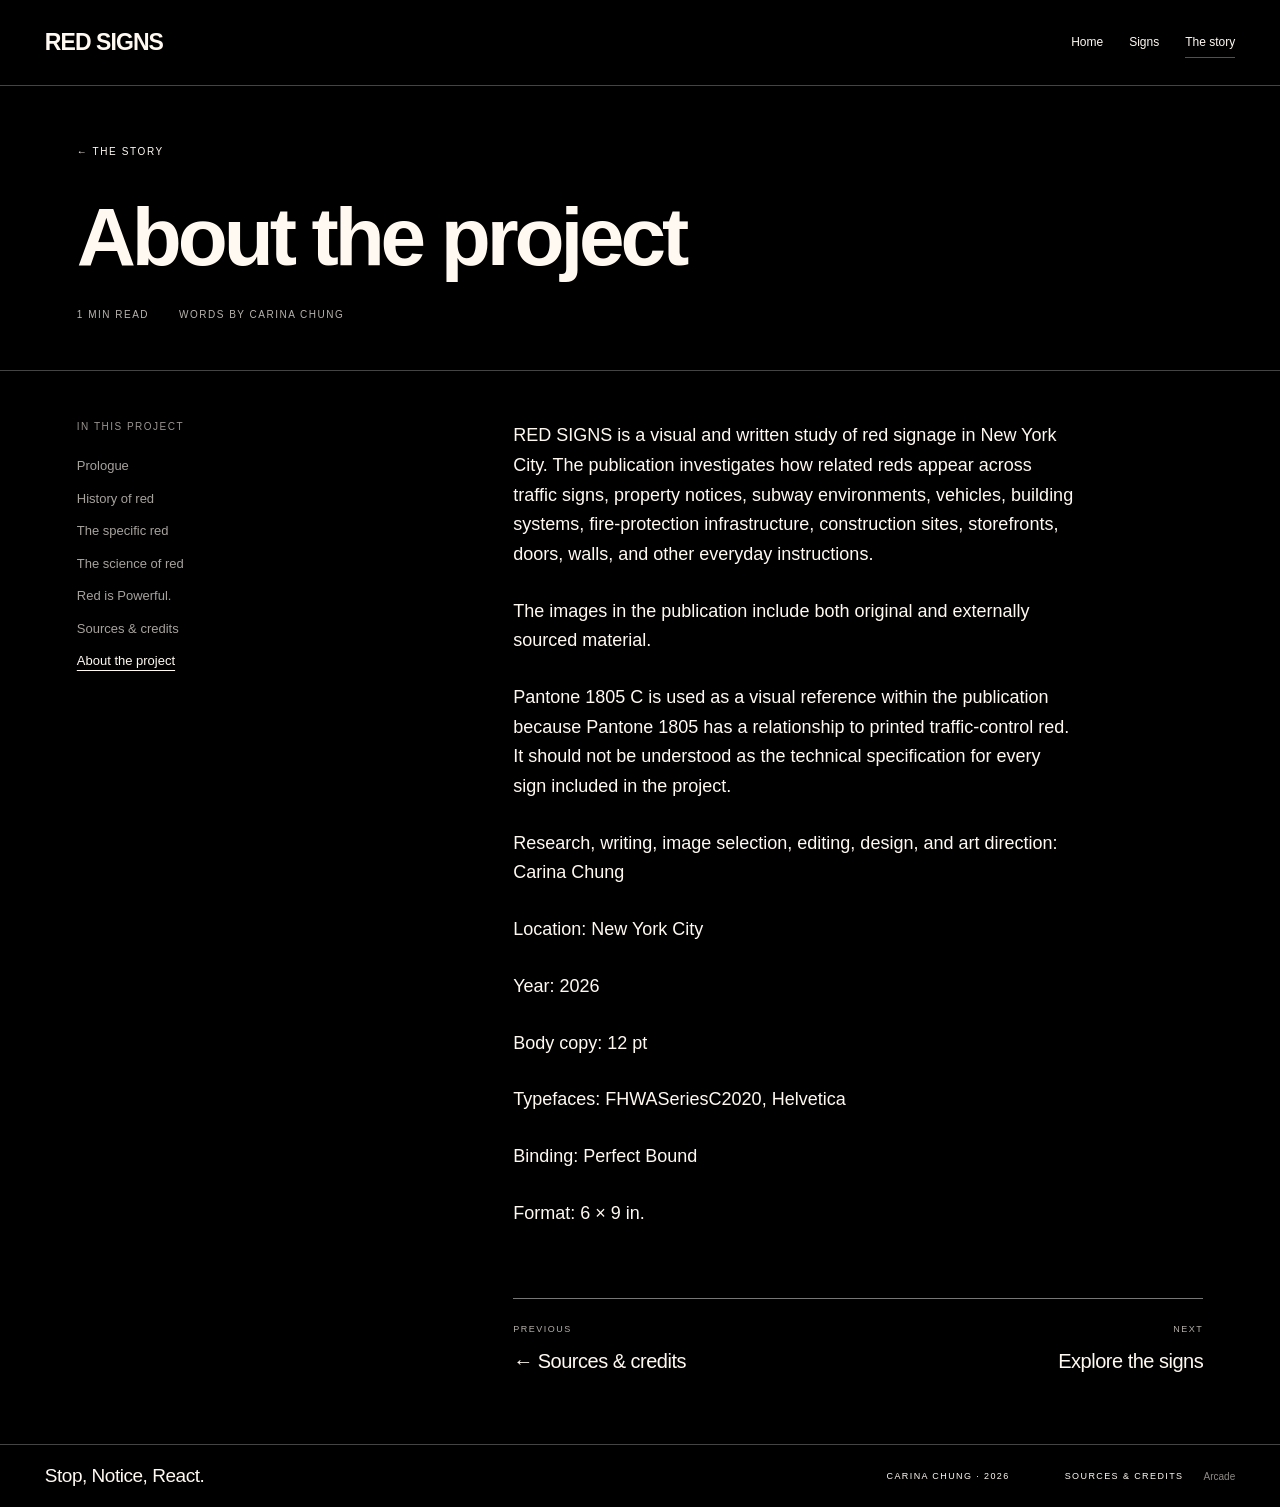
==== commit b69a1c26: "Remove diagonal arrows from site navigation" ====
--- a/about.html
+++ b/about.html
@@ -9,10 +9,10 @@
       name="description"
       content="A chapter from RED SIGNS by Carina Chung: About the project."
     />
-    <link rel="stylesheet" href="style.css" />
+    <link rel="stylesheet" href="style.css?v=20261020" />
   </head>
   <body class="story-page">
-    <header><a class="brand" href="index.html">RED SIGNS<span class="brand-mark" aria-hidden="true">↗</span></a><nav class="site-nav" aria-label="Main navigation"><a href="index.html">Home</a><a href="signs.html">Signs</a><a href="contents.html" aria-current="page">The story</a></nav></header>
+    <header><a class="brand" href="index.html">RED SIGNS</a><nav class="site-nav" aria-label="Main navigation"><a href="index.html">Home</a><a href="signs.html">Signs</a><a href="contents.html" aria-current="page">The story</a></nav></header>
     <div class="story-hero">
       <a class="story-back" href="contents.html">← THE STORY</a>
       <h1>About the project</h1>
@@ -52,14 +52,14 @@
         <p>Format: 6 × 9 in.</p>
         <nav class="chapter-next" aria-label="Next and previous chapters">
           <a href="sources.html"><small>PREVIOUS</small><span>← Sources &amp; credits</span></a
-          ><a href="signs.html"><small>NEXT</small><span>Explore the signs ↗</span></a>
+          ><a href="signs.html"><small>NEXT</small><span>Explore the signs</span></a>
         </nav>
       </article>
     </main>
     <footer>
       <span class="footer-statement">Stop, Notice, React.</span
       ><span class="credit">CARINA CHUNG · 2026</span
-      ><a href="sources.html">SOURCES & CREDITS ↗</a>
-    <a class="arcade-corner" href="arcade.html" title="A little arcade detour">Arcade ↗</a></footer>
+      ><a href="sources.html">SOURCES & CREDITS</a>
+    <a class="arcade-corner" href="arcade.html" title="A little arcade detour">Arcade</a></footer>
   </body>
 </html>
